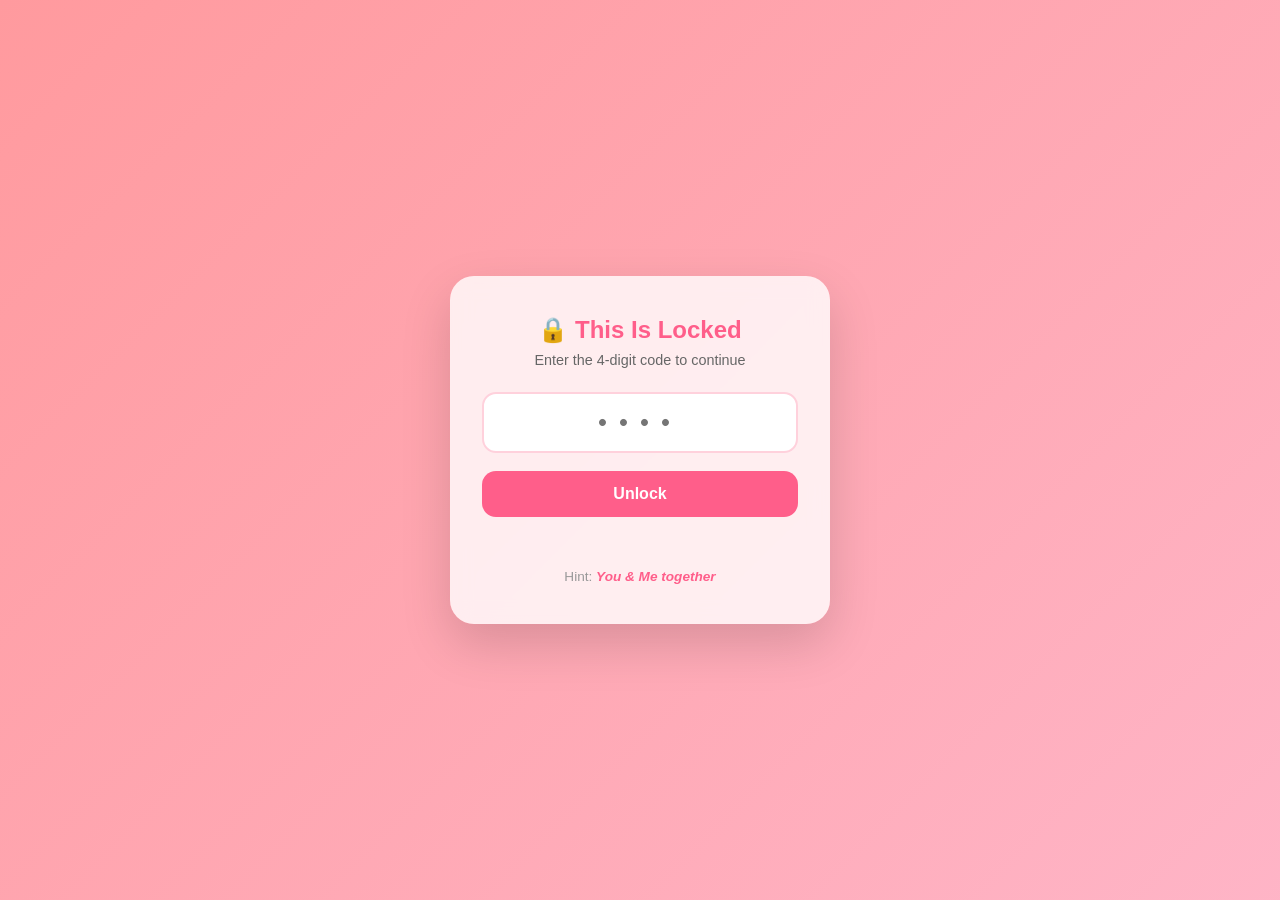
==== index.html @ 89119072 "Update config and pattern update of birthday images" ====
<!DOCTYPE html>
<html lang="en">
<head>
<meta charset="UTF-8">
<meta name="viewport" content="width=device-width, initial-scale=1.0">
<title>A Little Surprise</title>
<link rel="stylesheet" href="style.css">
</head>
<body>

  <canvas id="fireworksCanvas"></canvas>
  <canvas id="loveAnimCanvas"></canvas>

  <!-- PASSWORD GATE -->
  <div id="gate">
    <h1 id="gateTitle">🔒 This Is Locked</h1>
    <p class="sub" id="gateSubtitle">Enter the 4-digit code to continue</p>
    <input type="password" id="passwordInput" maxlength="4" inputmode="numeric" pattern="[0-9]*" placeholder="••••" autocomplete="off">
    <button id="unlockBtn">Unlock</button>
    <div id="errorMsg">Wrong code. Try again 💔</div>
    <div id="hint"><span id="hintLabel">Hint:</span> <span id="hintText">You &amp; Me together</span></div>
  </div>

  <!-- MAIN PAGE (hidden until unlocked) -->
  <div class="pageWrap" id="mainPage">
    <h1 id="bigWish">Happy Birthday 🎂</h1>
    <p id="tagline">Every second brings us closer!</p>

    <div class="timer">
      <div class="timeBlock"><div class="num" id="days">00</div><div class="label">Days</div></div>
      <div class="timeBlock"><div class="num" id="hours">00</div><div class="label">Hours</div></div>
      <div class="timeBlock"><div class="num" id="minutes">00</div><div class="label">Minutes</div></div>
      <div class="timeBlock"><div class="num" id="seconds">00</div><div class="label">Seconds</div></div>
    </div>

    <div id="celebration">
      <h2 id="celebrationTitle">🎉 Happy Birthday! 🎉</h2>
      <p id="celebrationText">The day is finally here.</p>
    </div>

    <!-- CAKE SECTION: 15 polaroid backdrop photos behind a real cake image, cracker candle on top -->
    <div id="cakeSection">
      <h3 id="cakeSectionTitle">🎂 Make a Wish</h3>

      <!-- Dudu & Bubu: dedicated space above the cake, outside the polaroid stage -->
      <div class="duduBubuWrap" aria-hidden="true">
        <img src="images/dudu-bubu.gif" alt="" class="duduBubuGif">
      </div>

      <div class="streamerRow">
        <div class="tri" style="--c:#ff5e8a"></div>
        <div class="tri" style="--c:#ffd166; animation-delay:0.3s;"></div>
        <div class="tri" style="--c:#4cc9f0; animation-delay:0.6s;"></div>
        <div class="tri" style="--c:#06d6a0; animation-delay:0.9s;"></div>
        <div class="tri" style="--c:#f72585; animation-delay:1.2s;"></div>
      </div>

      <div class="cakeStage" id="cakeStage">
        <!-- 15 backdrop polaroids get injected here by JS, scattered behind the cake -->
        <div class="photoWall" id="photoWallBackdrop" style="position:absolute; inset:0;"></div>

        <div class="cakeForeground">
          <div class="balloon b1"></div>
          <div class="balloon b2"></div>
          <div class="balloon b3"></div>
          <div class="balloon b4"></div>

          <div class="candleWrap">
            <canvas id="sparkCanvas" width="160" height="160"></canvas>
            <div class="candleStick"></div>
            <div class="flame"></div>
          </div>
          <div class="cakeNameOverlay" id="cakeNameOverlay"></div>
          <img id="cakeImg" src="" alt="Red velvet cake">
        </div>
      </div>

      <button id="revealBtn">Tap for Secret Message</button>
    </div>
  </div>

  <!-- SECRET REVEAL (shown after the button click clears the main page + plays the animation) -->
  <div class="pageWrap" id="secretReveal" style="max-width:960px;">
    <div class="secretStage" id="secretRevealStage">
      <!-- 15 faded, randomly-scattered polaroids get injected here, kept clear of the message -->
      <div class="photoWall" id="photoWallReveal" style="position:absolute; inset:0;"></div>

      <div class="secretMessageCard">
        <div id="revealMessageTitle"></div>
        <p class="highlightMessage" id="revealMessageText"></p>
      </div>
    </div>
    <button class="backLink" id="backToMainBtn">&larr; Back</button>
  </div>

<script src="config.js"></script>
<script src="photowall.js"></script>
<script>
  // Apply CONFIG text to the page
  document.getElementById('gateTitle').textContent = CONFIG.gateTitle;
  document.getElementById('gateSubtitle').textContent = CONFIG.gateSubtitle;
  document.getElementById('unlockBtn').textContent = CONFIG.unlockButtonText;
  document.getElementById('errorMsg').textContent = CONFIG.gateErrorText;
  document.getElementById('hintLabel').textContent = CONFIG.hintLabel;
  document.getElementById('hintText').textContent = CONFIG.hintText;
  document.getElementById('bigWish').textContent = CONFIG.bigWishText.replace('{name}', CONFIG.name);
  document.getElementById('tagline').textContent = CONFIG.tagline;
  document.getElementById('celebrationTitle').textContent = CONFIG.celebrationTitle;
  document.getElementById('celebrationText').textContent = CONFIG.celebrationText;
  document.getElementById('cakeSectionTitle').textContent = CONFIG.cakeSectionTitle;
  document.getElementById('revealBtn').textContent = CONFIG.revealButtonText;
  document.getElementById('revealMessageTitle').textContent = "For " + CONFIG.name;
  document.getElementById('revealMessageText').textContent = CONFIG.customMessage;
  document.getElementById('cakeImg').src = CONFIG.cakeImageUrl;
  document.getElementById('cakeImg').addEventListener('load', function(){
    if(mainPage.style.display === 'block') layoutCakeBackdrop();
  });
  const nameOverlayEl = document.getElementById('cakeNameOverlay');
  if(CONFIG.cakeNameOverlay){
    nameOverlayEl.textContent = CONFIG.cakeOverlayText;
  } else {
    nameOverlayEl.style.display = 'none';
  }

  const gate = document.getElementById('gate');
  const mainPage = document.getElementById('mainPage');
  const passwordInput = document.getElementById('passwordInput');
  const unlockBtn = document.getElementById('unlockBtn');
  const errorMsg = document.getElementById('errorMsg');

  function tryUnlock(){
    const entered = passwordInput.value.trim();
    if(entered.length === 4 && entered === CONFIG.password){
      gate.style.display = 'none';
      mainPage.style.display = 'block';
      startCountdown();
      startFireworksLoop();
      startCandleSparks();
      // wait a frame so the browser has actually settled the newly-visible
      // layout (sizes measured too early can be stale, which is how a photo
      // could end up placed as if the cake were smaller than it really is)
      requestAnimationFrame(function(){
        requestAnimationFrame(layoutCakeBackdrop);
      });
    } else {
      errorMsg.classList.add('show');
      gate.classList.remove('shake');
      void gate.offsetWidth;
      gate.classList.add('shake');
      passwordInput.value = '';
      passwordInput.focus();
    }
  }

  unlockBtn.addEventListener('click', tryUnlock);
  passwordInput.addEventListener('keydown', function(e){
    if(e.key === 'Enter'){ tryUnlock(); }
  });
  passwordInput.addEventListener('input', function(){
    passwordInput.value = passwordInput.value.replace(/[^0-9]/g, '');
    errorMsg.classList.remove('show');
  });

  function startCountdown(){
    updateCountdown();
    setInterval(updateCountdown, 1000);
  }
  function updateCountdown(){
    const now = new Date();
    const diff = CONFIG.targetDate - now;
    if(diff <= 0){
      document.querySelector('.timer').style.display = 'none';
      document.getElementById('celebration').style.display = 'block';
      return;
    }
    const days = Math.floor(diff / (1000 * 60 * 60 * 24));
    const hours = Math.floor((diff % (1000 * 60 * 60 * 24)) / (1000 * 60 * 60));
    const minutes = Math.floor((diff % (1000 * 60 * 60)) / (1000 * 60));
    const seconds = Math.floor((diff % (1000 * 60)) / 1000);
    document.getElementById('days').textContent = String(days).padStart(2,'0');
    document.getElementById('hours').textContent = String(hours).padStart(2,'0');
    document.getElementById('minutes').textContent = String(minutes).padStart(2,'0');
    document.getElementById('seconds').textContent = String(seconds).padStart(2,'0');
  }

  /* ---------------- Backdrop photo wall behind the cake ---------------- */
  // Build 15 slots (pre-loaded from CONFIG.backdropPhotos where provided), then
  // scatter them within the cake stage once it's actually visible and measurable,
  // keeping clear of the cake + candle + name banner so nothing overlaps or sits
  // behind it. Real (not hardcoded) dimensions keep this correct on any device.
  const backdropSlots = buildPhotoWall('photoWallBackdrop', 15, 'backdropPhoto', CONFIG.backdropPhotos, false);

  function layoutCakeBackdrop(){
    const stage = document.getElementById('cakeStage');
    const cakeForeground = document.querySelector('#cakeStage .cakeForeground');
    if(!stage || !cakeForeground || stage.clientWidth === 0) return; // not visible/measurable yet

    const stageRect = stage.getBoundingClientRect();
    const fgRect = cakeForeground.getBoundingClientRect();
    const topOverhang = 150; // extra room for the candle + name banner (now up to 2 lines) above the cake image

    const cakeExcludeRect = {
      x: (fgRect.left - stageRect.left) - 16,
      y: (fgRect.top - stageRect.top) - topOverhang,
      w: fgRect.width + 32,
      h: fgRect.height + topOverhang + 18
    };

    layoutGridAroundExclusion(backdropSlots, stage, cakeExcludeRect, {
      baseCardW: 150,
      minCardW: 58,
      gap: 10,
      gapFromCenter: 16,
      margin: 8
    });
  }

  /* ---------------- Secret Message Button -> clears the page, plays a sparkle/heart
     animation, then reveals the message surrounded by a faded, scattered photo wall ---------------- */
  let revealSlots = null; // built lazily on first reveal

  document.getElementById('revealBtn').addEventListener('click', function(){
    // 1) clear the current page content
    mainPage.style.display = 'none';

    // 2) sparkle + love symbols animation across the screen
    playLoveAnimation(2400, function(){
      // 3) after the animation, reveal the message + surrounding photos
      const secretReveal = document.getElementById('secretReveal');
      secretReveal.style.display = 'block';

      if(!revealSlots){
        revealSlots = buildPhotoWall('photoWallReveal', 15, 'fadedPhoto', CONFIG.revealPhotos, false);
        const messageCard = document.querySelector('#secretRevealStage .secretMessageCard');
        layoutPhotosAroundMessage(revealSlots, messageCard);
      }
    });
  });

  document.getElementById('backToMainBtn').addEventListener('click', function(){
    document.getElementById('secretReveal').style.display = 'none';
    mainPage.style.display = 'block';
  });

  window.addEventListener('resize', function(){
    if(revealSlots && document.getElementById('secretReveal').style.display === 'block'){
      const messageCard = document.querySelector('#secretRevealStage .secretMessageCard');
      layoutPhotosAroundMessage(revealSlots, messageCard);
    }
    if(mainPage.style.display === 'block'){
      layoutCakeBackdrop();
    }
  });

  function playLoveAnimation(durationMs, onDone){
    const loveCanvas = document.getElementById('loveAnimCanvas');
    const lctx = loveCanvas.getContext('2d');
    loveCanvas.width = window.innerWidth;
    loveCanvas.height = window.innerHeight;
    loveCanvas.style.display = 'block';
    loveCanvas.style.opacity = '1';

    let loveParticles = [];
    const heartChars = ['💖','💗','💓','💕','❤️'];

    function spawnHeart(){
      loveParticles.push({
        type: 'heart',
        x: Math.random() * loveCanvas.width,
        y: loveCanvas.height + 30,
        vy: -(0.6 + Math.random()*1.2),
        swaySpeed: 0.015 + Math.random()*0.02,
        swayAmp: 20 + Math.random()*30,
        swayPhase: Math.random()*Math.PI*2,
        size: 18 + Math.random()*20,
        alpha: 1,
        char: heartChars[Math.floor(Math.random()*heartChars.length)]
      });
    }
    function spawnSparkle(){
      loveParticles.push({
        type: 'sparkle',
        x: Math.random() * loveCanvas.width,
        y: Math.random() * loveCanvas.height,
        size: 2 + Math.random()*3,
        alpha: 0,
        alphaDir: 1,
        twinkleSpeed: 0.03 + Math.random()*0.05,
        color: Math.random() > 0.5 ? '#ffd166' : '#ffffff',
        life: 0,
        maxLife: 60 + Math.random()*40
      });
    }

    let spawning = true;
    const heartInterval = setInterval(spawnHeart, 110);
    const sparkleInterval = setInterval(function(){
      for(let i=0;i<4;i++) spawnSparkle();
    }, 60);

    function renderLove(){
      lctx.clearRect(0,0,loveCanvas.width, loveCanvas.height);
      loveParticles.forEach(p=>{
        if(p.type === 'heart'){
          p.y += p.vy;
          p.swayPhase += p.swaySpeed;
          p.x += Math.sin(p.swayPhase) * 0.6;
          p.alpha -= 0.004;
          lctx.globalAlpha = Math.max(p.alpha, 0);
          lctx.font = p.size + 'px sans-serif';
          lctx.fillText(p.char, p.x, p.y);
        } else {
          p.life++;
          p.alpha += p.alphaDir * p.twinkleSpeed;
          if(p.alpha >= 1){ p.alpha = 1; p.alphaDir = -1; }
          if(p.alpha <= 0){ p.alpha = 0; p.alphaDir = 1; }
          lctx.globalAlpha = Math.max(p.alpha, 0);
          lctx.fillStyle = p.color;
          lctx.beginPath();
          lctx.arc(p.x, p.y, p.size, 0, Math.PI*2);
          lctx.fill();
        }
      });
      lctx.globalAlpha = 1;
      loveParticles = loveParticles.filter(p =>
        p.type === 'heart' ? p.alpha > 0 && p.y > -40 : p.life < p.maxLife
      );

      if(spawning || loveParticles.length > 0){
        requestAnimationFrame(renderLove);
      }
    }
    renderLove();

    setTimeout(function(){
      spawning = false;
      clearInterval(heartInterval);
      clearInterval(sparkleInterval);
    }, durationMs);

    setTimeout(function(){
      loveCanvas.style.transition = 'opacity 0.6s ease';
      loveCanvas.style.opacity = '0';
      setTimeout(function(){
        loveCanvas.style.display = 'none';
        loveCanvas.style.transition = '';
        onDone();
      }, 600);
    }, durationMs + 300);
  }

  /* ---------------- Firecracker / Fireworks Animation (continuous, full screen) ---------------- */
  const canvas = document.getElementById('fireworksCanvas');
  const ctx = canvas.getContext('2d');
  let fwParticles = [];
  let fwRunning = false;

  function resizeCanvas(){
    canvas.width = window.innerWidth;
    canvas.height = window.innerHeight;
  }
  window.addEventListener('resize', resizeCanvas);
  resizeCanvas();

  function randomColor(){
    const colors = ['#ff5e8a','#ffd166','#06d6a0','#4cc9f0','#f72585','#ffffff','#ffbe0b'];
    return colors[Math.floor(Math.random()*colors.length)];
  }
  function spawnBurst(x, y){
    const count = 40;
    const color = randomColor();
    for(let i=0;i<count;i++){
      const angle = (Math.PI * 2 * i) / count;
      const speed = 2 + Math.random()*3;
      fwParticles.push({
        x: x, y: y,
        vx: Math.cos(angle)*speed,
        vy: Math.sin(angle)*speed,
        alpha: 1,
        color: color,
        size: 2 + Math.random()*2
      });
    }
  }
  function fwRenderLoop(){
    ctx.clearRect(0,0,canvas.width,canvas.height);
    fwParticles.forEach(p=>{
      p.x += p.vx; p.y += p.vy; p.vy += 0.04; p.alpha -= 0.012;
    });
    fwParticles = fwParticles.filter(p => p.alpha > 0);
    fwParticles.forEach(p=>{
      ctx.globalAlpha = Math.max(p.alpha, 0);
      ctx.fillStyle = p.color;
      ctx.beginPath();
      ctx.arc(p.x, p.y, p.size, 0, Math.PI*2);
      ctx.fill();
    });
    ctx.globalAlpha = 1;
    requestAnimationFrame(fwRenderLoop);
  }
  fwRenderLoop();

  function startFireworksLoop(){
    if(fwRunning) return;
    fwRunning = true;
    function scheduleNextRound(){
      const burstsThisRound = 4 + Math.floor(Math.random()*3);
      let done = 0;
      const roundInterval = setInterval(function(){
        const x = Math.random() * canvas.width * 0.8 + canvas.width * 0.1;
        const y = Math.random() * canvas.height * 0.4 + canvas.height * 0.1;
        spawnBurst(x, y);
        done++;
        if(done >= burstsThisRound){
          clearInterval(roundInterval);
          setTimeout(scheduleNextRound, 3000 + Math.random()*2000);
        }
      }, 350);
    }
    scheduleNextRound();
  }

  /* ---------------- Candle "Cracker" Sparkler (loops continuously) ---------------- */
  const sparkCanvas = document.getElementById('sparkCanvas');
  const sctx = sparkCanvas.getContext('2d');
  let sparkParticles = [];
  const tipX = sparkCanvas.width / 2;
  const tipY = sparkCanvas.height - 88; // roughly at the candle/flame tip
  let sparkStarted = false;

  function spawnSpark(){
    const angle = Math.random() * Math.PI * 2;
    const speed = 0.5 + Math.random() * 1.5;
    sparkParticles.push({
      x: tipX, y: tipY,
      vx: Math.cos(angle) * speed,
      vy: Math.sin(angle) * speed - 0.5,
      alpha: 1,
      size: 1 + Math.random() * 1.5,
      color: Math.random() > 0.5 ? '#ffd166' : '#ffffff'
    });
  }
  function sparkRenderLoop(){
    sctx.clearRect(0,0,sparkCanvas.width, sparkCanvas.height);
    sparkParticles.forEach(p=>{
      p.x += p.vx; p.y += p.vy; p.vy += 0.02; p.alpha -= 0.02;
    });
    sparkParticles = sparkParticles.filter(p => p.alpha > 0);
    sparkParticles.forEach(p=>{
      sctx.globalAlpha = Math.max(p.alpha,0);
      sctx.fillStyle = p.color;
      sctx.beginPath();
      sctx.arc(p.x, p.y, p.size, 0, Math.PI*2);
      sctx.fill();
    });
    sctx.globalAlpha = 1;
    requestAnimationFrame(sparkRenderLoop);
  }
  sparkRenderLoop();

  function startCandleSparks(){
    if(sparkStarted) return;
    sparkStarted = true;
    setInterval(function(){
      for(let i=0;i<3;i++) spawnSpark();
    }, 90);
  }
</script>

</body>
</html>
---- style.css ----
:root{
  --bg1:#ff9a9e;
  --bg2:#fecfef;
  --bg3:#fbc2eb;
  --accent:#ff5e8a;
  --dark:#3b2c3d;
  --card:#ffffffcc;
}
*{box-sizing:border-box; margin:0; padding:0;}
html,body{height:100%;}
body{
  font-family:'Segoe UI', Tahoma, Geneva, Verdana, sans-serif;
  min-height:100vh;
  display:flex;
  align-items:center;
  justify-content:center;
  background:linear-gradient(135deg, var(--bg1), var(--bg2), var(--bg3));
  background-size:400% 400%;
  animation:gradientShift 12s ease infinite;
  color:var(--dark);
  padding:20px;
  overflow-x:hidden;
}
@keyframes gradientShift{
  0%{background-position:0% 50%;}
  50%{background-position:100% 50%;}
  100%{background-position:0% 50%;}
}
@keyframes popIn{
  from{opacity:0; transform:scale(0.9) translateY(10px);}
  to{opacity:1; transform:scale(1) translateY(0);}
}

/* ---------- Password Gate ---------- */
#gate{
  background:var(--card);
  backdrop-filter:blur(10px);
  border-radius:24px;
  padding:40px 32px;
  max-width:380px;
  width:100%;
  text-align:center;
  box-shadow:0 20px 50px rgba(0,0,0,0.15);
  animation:popIn 0.5s ease;
}
#gate h1{
  font-size:1.5rem;
  margin-bottom:8px;
  color:var(--accent);
}
#gate p.sub{
  font-size:0.9rem;
  color:#666;
  margin-bottom:24px;
}
#passwordInput{
  width:100%;
  font-size:1.6rem;
  letter-spacing:12px;
  text-align:center;
  padding:14px 10px;
  border-radius:14px;
  border:2px solid #ffd1dc;
  outline:none;
  background:#fff;
  color:var(--dark);
  transition:border-color 0.2s;
}
#passwordInput:focus{
  border-color:var(--accent);
}
#unlockBtn{
  margin-top:18px;
  width:100%;
  padding:14px;
  font-size:1rem;
  font-weight:600;
  border:none;
  border-radius:14px;
  background:var(--accent);
  color:#fff;
  cursor:pointer;
  transition:transform 0.15s, background 0.2s;
}
#unlockBtn:hover{
  background:#ff3f74;
  transform:translateY(-2px);
}
#unlockBtn:active{
  transform:translateY(0);
}
#hint{
  margin-top:18px;
  font-size:0.85rem;
  color:#999;
}
#hint span#hintText{
  font-style:italic;
  color:var(--accent);
  font-weight:600;
}
#errorMsg{
  margin-top:14px;
  color:#e63950;
  font-size:0.9rem;
  font-weight:600;
  min-height:20px;
  opacity:0;
  transition:opacity 0.2s;
}
#errorMsg.show{
  opacity:1;
}
.shake{
  animation:shake 0.4s;
}
@keyframes shake{
  0%,100%{transform:translateX(0);}
  20%{transform:translateX(-8px);}
  40%{transform:translateX(8px);}
  60%{transform:translateX(-6px);}
  80%{transform:translateX(6px);}
}

/* ---------- Fireworks Canvas ---------- */
#fireworksCanvas{
  position:fixed;
  top:0; left:0;
  width:100vw;
  height:100vh;
  pointer-events:none;
  z-index:999;
}
#loveAnimCanvas{
  position:fixed;
  top:0; left:0;
  width:100vw;
  height:100vh;
  pointer-events:none;
  z-index:1000;
  display:none;
}

/* ---------- Page Wrapper ---------- */
.pageWrap{
  display:none;
  text-align:center;
  max-width:900px;
  width:100%;
  position:relative;
  z-index:1;
}
#bigWish{
  font-size:2.6rem;
  font-weight:800;
  color:#fff;
  text-shadow:0 3px 14px rgba(0,0,0,0.25);
  margin-bottom:6px;
  line-height:1.15;
  animation:popIn 0.6s ease;
}
#tagline{
  color:#fff;
  opacity:0.9;
  margin-bottom:26px;
  font-size:1rem;
}
.timer{
  display:flex;
  justify-content:center;
  gap:14px;
  flex-wrap:wrap;
  margin-bottom:40px;
}
.timeBlock{
  background:var(--card);
  backdrop-filter:blur(10px);
  border-radius:18px;
  padding:20px 18px;
  min-width:90px;
  box-shadow:0 15px 35px rgba(0,0,0,0.15);
}
.timeBlock .num{
  font-size:2.4rem;
  font-weight:700;
  color:var(--accent);
  line-height:1;
}
.timeBlock .label{
  margin-top:6px;
  font-size:0.75rem;
  letter-spacing:1px;
  text-transform:uppercase;
  color:#777;
}
#celebration{
  display:none;
  background:var(--card);
  border-radius:24px;
  padding:40px;
  box-shadow:0 20px 50px rgba(0,0,0,0.15);
  margin-bottom:40px;
}
#celebration h2{
  font-size:2rem;
  color:var(--accent);
  margin-bottom:10px;
}
#celebration p{
  color:#555;
}

/* ---------- Polaroid Photo Wall (shared across both pages) ---------- */
.photoWallWrap{
  background:var(--card);
  backdrop-filter:blur(6px);
  border-radius:24px;
  padding:30px 20px;
  box-shadow:0 15px 35px rgba(0,0,0,0.12);
  margin-bottom:40px;
}
.photoWallWrap h3{
  color:var(--accent);
  margin-bottom:6px;
  font-size:1.2rem;
}
.photoWallWrap p.hintText{
  color:#888;
  font-size:0.85rem;
  margin-bottom:20px;
}
.photoWall{
  display:flex;
  flex-wrap:wrap;
  gap:22px;
  justify-content:center;
}
.polaroid{
  background:#fff;
  padding:12px 12px 34px 12px;
  width:140px;
  box-shadow:0 8px 18px rgba(0,0,0,0.2);
  cursor:pointer;
  position:relative;
  transition:transform 0.2s, box-shadow 0.2s;
}
.polaroid:hover{
  transform:scale(1.06) rotate(0deg) !important;
  z-index:5;
}
.polaroid.dragOver{
  box-shadow:0 0 0 3px var(--accent), 0 8px 18px rgba(0,0,0,0.2);
  transform:scale(1.06) rotate(0deg) !important;
}
.polaroid .frame{
  width:100%;
  height:130px;
  background:#f2e9e4 url('data:image/svg+xml;utf8,<svg xmlns="http://www.w3.org/2000/svg" width="24" height="24"><text x="4" y="18" font-size="16" fill="%23cbbdb8">%2B</text></svg>') no-repeat center;
  background-size:26px 26px;
  display:flex;
  align-items:center;
  justify-content:center;
  overflow:hidden;
}
.polaroid img{
  width:100%;
  height:100%;
  object-fit:cover;
  display:block;
}
.polaroid .capLabel{
  text-align:center;
  font-size:0.7rem;
  color:#999;
  margin-top:8px;
  font-family:'Segoe UI', cursive;
}
.polaroid input[type="file"]{
  display:none;
}

/* ---------- Cake Section: photo-collage backdrop + real cake image in foreground ---------- */
#cakeSection{
  background:var(--card);
  backdrop-filter:blur(6px);
  border-radius:24px;
  padding:20px 20px 34px;
  box-shadow:0 15px 35px rgba(0,0,0,0.12);
  margin-bottom:40px;
  position:relative;
  overflow:hidden;
}
#cakeSection h3{
  color:var(--accent);
  margin-bottom:16px;
  font-size:1.2rem;
}
.streamerRow{
  display:flex;
  justify-content:center;
  gap:6px;
  margin-bottom:10px;
}
.streamerRow .tri{
  width:0; height:0;
  border-left:9px solid transparent;
  border-right:9px solid transparent;
  border-top:22px solid var(--c);
  animation:sway 2.2s ease-in-out infinite;
  transform-origin:top center;
}
@keyframes sway{
  0%,100%{transform:rotate(-6deg);}
  50%{transform:rotate(6deg);}
}

.cakeStage{
  position:relative;
  width:100%;
  max-width:1100px;
  height:min(96vh, 900px);
  margin:10px auto 20px;
}
/* backdrop polaroid collage sits behind the cake — width/frame-height are
   set inline by layoutGridAroundExclusion() since the size adapts per
   device. Padding is trimmed from the base .polaroid's caption-sized strip
   since these have no label text; the layout math accounts for this exact
   padding, so keep the two in sync if either changes. */
.cakeStage .polaroid.backdropPhoto{
  position:absolute;
  z-index:1;
  padding:8px 8px 16px 8px;
}
.cakeStage .polaroid.backdropPhoto .capLabel,
.secretStage .polaroid.fadedPhoto .capLabel{
  min-height:0;
  margin-top:0;
  line-height:0;
}

.balloon{
  position:absolute;
  width:46px;
  height:58px;
  border-radius:50% 50% 50% 50% / 60% 60% 40% 40%;
  animation:floatY 3.2s ease-in-out infinite;
  box-shadow:inset -6px -6px 10px rgba(0,0,0,0.15);
  z-index:2;
}
.balloon::after{
  content:"";
  position:absolute;
  bottom:-40px;
  left:50%;
  width:1px;
  height:40px;
  background:#ccc;
}
@keyframes floatY{
  0%,100%{transform:translateY(0) rotate(-3deg);}
  50%{transform:translateY(-14px) rotate(3deg);}
}
.b1{ background:#ff5e8a; top:-6px; left:-12px; animation-delay:0s; }
.b2{ background:#4cc9f0; top:-16px; right:-12px; animation-delay:0.6s; }
.b3{ background:#ffd166; top:20px; left:4px; animation-delay:1.1s; width:32px; height:42px;}
.b4{ background:#06d6a0; top:10px; right:4px; animation-delay:1.6s; width:32px; height:42px;}

/* real cake photo, centered in the foreground on top of the collage */
.cakeForeground{
  position:absolute;
  bottom:20px;
  left:50%;
  transform:translateX(-50%);
  width:min(46vw, 380px);
  min-width:220px;
  z-index:10;
  text-align:center;
}
.cakeForeground img{
  width:100%;
  height:auto;
  aspect-ratio:720/735;
  object-fit:cover;
  border-radius:16px;
  box-shadow:0 20px 40px rgba(0,0,0,0.35);
  display:block;
}
.candleWrap{
  position:absolute;
  top:-34px;
  left:50%;
  transform:translateX(-50%);
  width:160px;
  height:160px;
  pointer-events:none;
}
.candleStick{
  position:absolute;
  bottom:44px;
  left:50%;
  transform:translateX(-50%);
  width:10px;
  height:30px;
  background:repeating-linear-gradient(45deg, #ffe066, #ffe066 4px, #fff 4px, #fff 8px);
  border-radius:2px;
  z-index:2;
}
.flame{
  position:absolute;
  width:11px;
  height:18px;
  left:50%;
  bottom:72px;
  transform:translateX(-50%);
  background:radial-gradient(circle at 50% 70%, #fff59d 0%, #ffb300 45%, #ff5722 100%);
  border-radius:50% 50% 50% 50% / 65% 65% 35% 35%;
  animation:flicker 0.18s infinite alternate;
  transform-origin:bottom center;
  filter:drop-shadow(0 0 6px #ffb300);
  z-index:3;
}
@keyframes flicker{
  0%{ transform:translateX(-50%) scale(1) rotate(-2deg); }
  100%{ transform:translateX(-50%) scale(1.15,0.9) rotate(3deg); }
}
#sparkCanvas{
  position:absolute;
  top:0;
  left:0;
  width:160px;
  height:160px;
  pointer-events:none;
  z-index:4;
}

#revealBtn{
  display:block;
  margin:14px auto 0;
  padding:14px 26px;
  font-size:1rem;
  font-weight:600;
  border:none;
  border-radius:14px;
  background:var(--accent);
  color:#fff;
  cursor:pointer;
  transition:transform 0.15s, background 0.2s;
}
#revealBtn:hover{
  background:#ff3f74;
  transform:translateY(-2px);
}

/* ---------- Secret page message box ---------- */
#messageBox{
  margin:0 auto 40px;
  max-width:560px;
  background:var(--card);
  backdrop-filter:blur(6px);
  border-radius:24px;
  padding:34px 30px;
  box-shadow:0 15px 35px rgba(0,0,0,0.12);
  color:var(--dark);
  font-size:1.1rem;
  line-height:1.6;
  animation:popIn 0.5s ease;
}
#messageTitle{
  color:var(--accent);
  font-size:1.6rem;
  margin-bottom:16px;
}
.backLink{
  display:inline-block;
  margin-top:20px;
  color:#fff;
  text-decoration:underline;
  font-size:0.9rem;
  opacity:0.9;
  background:none;
  border:none;
  cursor:pointer;
  font-family:inherit;
}
.backLink:hover{
  opacity:1;
}
#backToMainBtn{
  position:fixed;
  top:16px;
  left:16px;
  z-index:1002;
  margin-top:0;
  background:rgba(0,0,0,0.35);
  padding:8px 14px;
  border-radius:999px;
  text-decoration:none;
}


/* ---------- Name overlay on the cake topper ---------- */
.cakeNameOverlay{
  position:absolute;
  top:-58px;
  left:50%;
  transform:translateX(-50%);
  z-index:11;
  padding:8px 20px;
  border-radius:18px;
  background:linear-gradient(135deg, #ffd166, #ff5e8a);
  color:#fff;
  font-weight:800;
  font-size:clamp(0.85rem, 4vw, 1.15rem);
  letter-spacing:0.5px;
  white-space:normal;
  max-width:min(88vw, 320px);
  text-align:center;
  line-height:1.25;
  box-shadow:0 8px 20px rgba(0,0,0,0.25);
  text-shadow:0 1px 3px rgba(0,0,0,0.25);
  animation:popIn 0.6s ease, glowPulse 2.4s ease-in-out infinite;
}
@keyframes glowPulse{
  0%,100%{ box-shadow:0 8px 20px rgba(255,94,138,0.35); }
  50%{ box-shadow:0 8px 30px rgba(255,209,102,0.55); }
}

/* ---------- Secret page: scattered faded backdrop + highlighted message ---------- */
.secretStage{
  position:relative;
  width:100%;
}
/* fixed = positioned relative to the actual device viewport, not any
   container box — this is what guarantees photos never run off-screen
   or get clipped by a parent, on any device size */
.secretStage .polaroid.fadedPhoto{
  position:fixed;
  z-index:500;
  opacity:0.35;
  filter:saturate(0.85);
  transition:opacity 0.2s;
  padding:8px 8px 16px 8px;
}
.secretStage .polaroid.fadedPhoto:hover{
  opacity:0.9;
}
.secretMessageCard{
  position:fixed;
  top:50%;
  left:50%;
  transform:translate(-50%, -50%);
  z-index:1001;
  width:min(78vw, 440px);
  background:rgba(255,255,255,0.95);
  backdrop-filter:blur(8px);
  border-radius:24px;
  padding:clamp(20px, 5vw, 36px) clamp(18px, 5vw, 32px);
  box-shadow:0 20px 50px rgba(0,0,0,0.3);
  text-align:center;
  animation:popInCentered 0.5s ease;
}
@keyframes popInCentered{
  from{ opacity:0; transform:translate(-50%, -50%) scale(0.9); }
  to{ opacity:1; transform:translate(-50%, -50%) scale(1); }
}
#messageTitle{
  color:var(--accent);
  font-size:1.6rem;
  margin-bottom:18px;
}
.highlightMessage{
  font-size:1.25rem;
  font-weight:700;
  line-height:1.6;
  background:linear-gradient(90deg, #ff5e8a, #ffb347, #ff5e8a);
  background-size:200% auto;
  -webkit-background-clip:text;
  background-clip:text;
  color:transparent;
  animation:shine 3.5s linear infinite;
  text-shadow:0 0 18px rgba(255,94,138,0.25);
}
@keyframes shine{
  0%{ background-position:0% center; }
  100%{ background-position:200% center; }
}

/* ================================================================
   RESPONSIVE PHOTO-WALL FIX
   - gives the birthday page a wider stage on desktop
   - keeps all 15 polaroids visible and readable on tablets/phones
   - removes the secret-page photo fading
   - prevents photos from becoming tiny on narrow screens
   ================================================================ */

/* The birthday collage needs more horizontal room than the old 900px wrapper. */
#mainPage.pageWrap{
  max-width:1200px;
}

#cakeSection{
  overflow:visible;
}

.cakeStage{
  width:100%;
  max-width:1200px;
  min-height:680px;
  height:min(92vh, 900px);
}

/* Backdrop polaroids: keep them visually substantial. The JS sets the
   exact width/height/position for the current viewport. */
.cakeStage .polaroid.backdropPhoto{
  box-shadow:0 10px 22px rgba(0,0,0,0.22);
}

/* Secret page: photos must be fully visible, never faded. */
.secretStage .polaroid.fadedPhoto{
  opacity:1 !important;
  filter:none !important;
  transition:none !important;
  -webkit-filter:none !important;
}

.secretStage .polaroid.fadedPhoto:hover{
  opacity:1 !important;
}

/* Make the secret-page photos touch-friendly and readable. */
.secretStage .polaroid{
  cursor:pointer;
  touch-action:manipulation;
}

/* Tablet */
@media (max-width:1100px){
  body{padding:14px;}

  #mainPage.pageWrap{
    max-width:100%;
  }

  .cakeStage{
    min-height:620px;
    height:min(90vh, 820px);
  }

  .cakeForeground{
    width:min(42vw, 360px);
  }
}

/* Phone: use the available width rather than shrinking every photo into
   tiny thumbnails. The JS layout will arrange the 15 cards around the cake. */
@media (max-width:700px){
  body{
    padding:8px;
    align-items:flex-start;
  }

  .pageWrap{
    width:100%;
  }

  #mainPage.pageWrap{
    width:100%;
    max-width:100%;
  }

  #cakeSection{
    padding:14px 8px 26px;
    border-radius:20px;
  }

  .cakeStage{
    width:100%;
    min-height:760px;
    height:760px;
    margin-top:8px;
  }

  .cakeForeground{
    width:min(58vw, 300px);
    min-width:190px;
    bottom:18px;
  }

  .cakeNameOverlay{
    max-width:88vw;
    font-size:clamp(.78rem,4vw,1rem);
  }

  .balloon{
    transform-origin:center bottom;
  }

  #revealBtn{
    margin-top:8px;
    padding:12px 20px;
  }

  /* Secret message card remains centered and leaves room for photos. */
  .secretMessageCard{
    width:min(82vw,420px);
    padding:22px 18px;
  }

  .highlightMessage{
    font-size:clamp(1rem,4.2vw,1.2rem);
    line-height:1.5;
  }
}

/* Very small phones */
@media (max-width:430px){
  .cakeStage{
    min-height:700px;
    height:700px;
  }

  .cakeForeground{
    width:min(56vw,260px);
    min-width:175px;
  }

  .cakeNameOverlay{
    padding:7px 12px;
    border-radius:14px;
  }

  .secretMessageCard{
    width:84vw;
    padding:18px 14px;
  }
}


/* ================================================================
   DUDU & BUBU GIF
   Dedicated block above the cake stage.
   It is intentionally OUTSIDE #cakeStage so it can never collide
   with the cake or any of the 15 polaroids.
   ================================================================ */

.duduBubuWrap{
  width:100%;
  display:flex;
  justify-content:center;
  align-items:center;
  position:relative;
  z-index:5;
  min-height:clamp(86px, 11vw, 150px);
  margin:2px 0 6px;
  pointer-events:none;
}

.duduBubuGif{
  display:block;
  width:clamp(82px, 11vw, 150px);
  height:auto;
  max-width:150px;
  object-fit:contain;
  border:0;
  box-shadow:none;
  pointer-events:none;
}

@media (max-width:700px){
  .duduBubuWrap{
    min-height:82px;
    margin:0 0 4px;
  }

  .duduBubuGif{
    width:88px;
    max-width:88px;
  }
}
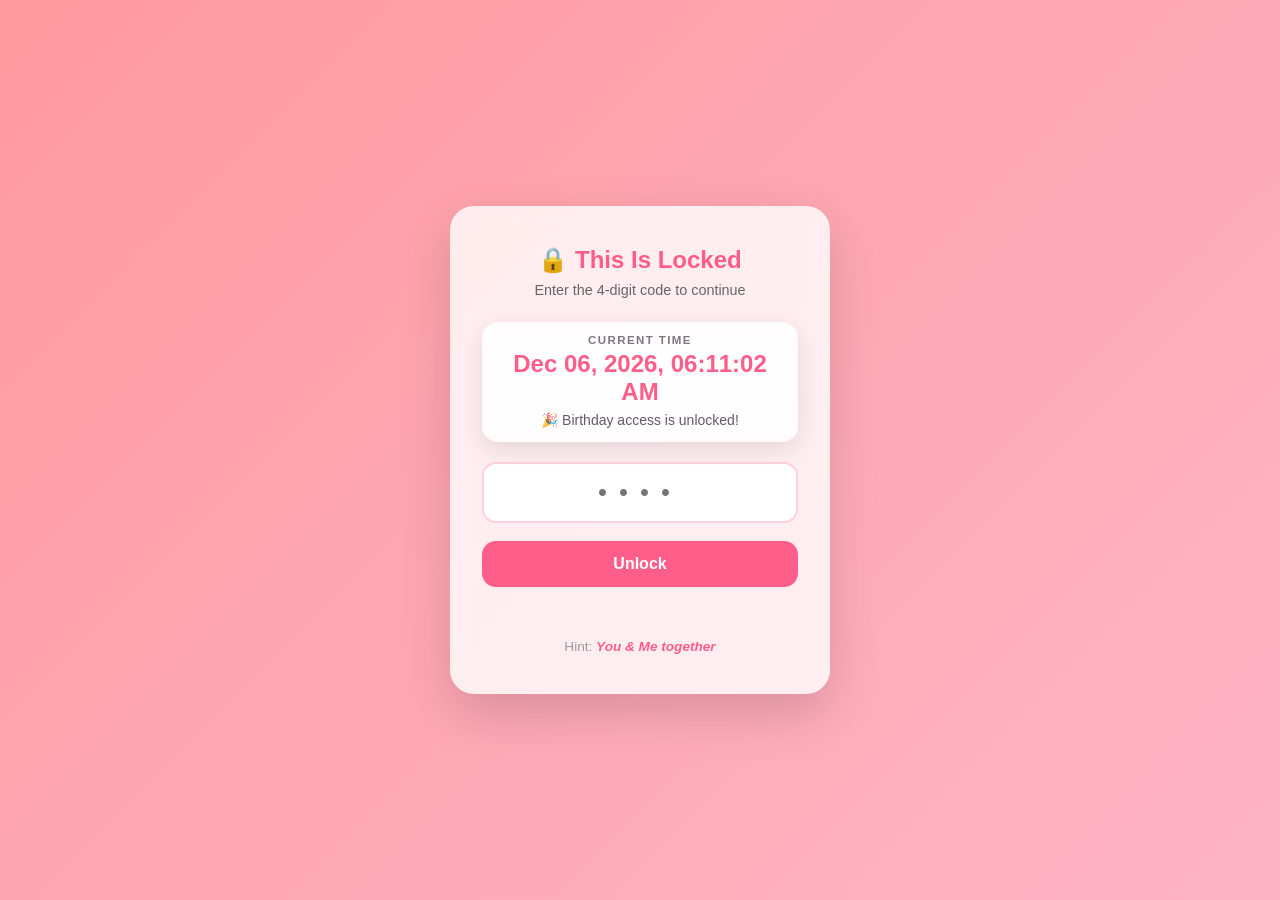
==== commit cbe2cf5a: "Updated clock and owner pwd settings" ====
--- a/index.html
+++ b/index.html
@@ -5,6 +5,39 @@
 <meta name="viewport" content="width=device-width, initial-scale=1.0">
 <title>A Little Surprise</title>
 <link rel="stylesheet" href="style.css">
+<style id="lockClockStyles">
+  #lockClock{
+    margin:16px auto 20px;
+    padding:12px 16px;
+    width:min(100%, 330px);
+    border-radius:16px;
+    background:rgba(255,255,255,.62);
+    backdrop-filter:blur(8px);
+    -webkit-backdrop-filter:blur(8px);
+    box-shadow:0 8px 24px rgba(0,0,0,.10);
+    text-align:center;
+  }
+  #lockClock .clockLabel{
+    font-size:.72rem;
+    font-weight:700;
+    letter-spacing:1.4px;
+    text-transform:uppercase;
+    opacity:.65;
+  }
+  #currentDateTime{
+    margin-top:4px;
+    font-size:clamp(17px,4.5vw,24px);
+    font-weight:800;
+    color:var(--accent,#ff5e8a);
+  }
+  #unlockCountdown{
+    margin-top:5px;
+    font-size:clamp(11px,2.8vw,14px);
+    line-height:1.35;
+    opacity:.78;
+  }
+</style>
+
 </head>
 <body>
 
@@ -15,6 +48,13 @@
   <div id="gate">
     <h1 id="gateTitle">🔒 This Is Locked</h1>
     <p class="sub" id="gateSubtitle">Enter the 4-digit code to continue</p>
+
+    <div id="lockClock" aria-live="polite">
+      <div class="clockLabel">Current Time</div>
+      <div id="currentDateTime">Loading...</div>
+      <div id="unlockCountdown">Birthday unlocks August 12, 2026 at 12:00 AM</div>
+    </div>
+
     <input type="password" id="passwordInput" maxlength="4" inputmode="numeric" pattern="[0-9]*" placeholder="••••" autocomplete="off">
     <button id="unlockBtn">Unlock</button>
     <div id="errorMsg">Wrong code. Try again 💔</div>
@@ -41,11 +81,7 @@
     <!-- CAKE SECTION: 15 polaroid backdrop photos behind a real cake image, cracker candle on top -->
     <div id="cakeSection">
       <h3 id="cakeSectionTitle">🎂 Make a Wish</h3>
-
-      <!-- Dudu & Bubu: dedicated space above the cake, outside the polaroid stage -->
-      <div class="duduBubuWrap" aria-hidden="true">
-        <img src="images/dudu-bubu.gif" alt="" class="duduBubuGif">
-      </div>
+      <p class="hintText" id="photoWallHint" style="margin-bottom:16px;">Click or drag a photo onto any backdrop frame to upload (up to 15)</p>
 
       <div class="streamerRow">
         <div class="tri" style="--c:#ff5e8a"></div>
@@ -108,6 +144,7 @@
   document.getElementById('celebrationTitle').textContent = CONFIG.celebrationTitle;
   document.getElementById('celebrationText').textContent = CONFIG.celebrationText;
   document.getElementById('cakeSectionTitle').textContent = CONFIG.cakeSectionTitle;
+  document.getElementById('photoWallHint').textContent = CONFIG.photoWallHint;
   document.getElementById('revealBtn').textContent = CONFIG.revealButtonText;
   document.getElementById('revealMessageTitle').textContent = "For " + CONFIG.name;
   document.getElementById('revealMessageText').textContent = CONFIG.customMessage;
@@ -128,9 +165,64 @@
   const unlockBtn = document.getElementById('unlockBtn');
   const errorMsg = document.getElementById('errorMsg');
 
+  function updateLockClock(){
+    const clockEl = document.getElementById('currentDateTime');
+    const countdownEl = document.getElementById('unlockCountdown');
+    if(!clockEl) return;
+
+    const now = new Date();
+
+    clockEl.textContent = now.toLocaleString(undefined, {
+      day: '2-digit',
+      month: 'short',
+      year: 'numeric',
+      hour: '2-digit',
+      minute: '2-digit',
+      second: '2-digit',
+      hour12: true
+    });
+
+    const unlockDate = new Date(CONFIG.targetDate);
+    const diff = unlockDate.getTime() - now.getTime();
+
+    if(countdownEl){
+      if(diff <= 0){
+        countdownEl.textContent = '🎉 Birthday access is unlocked!';
+      }else{
+        const days = Math.floor(diff / 86400000);
+        const hours = Math.floor((diff % 86400000) / 3600000);
+        const minutes = Math.floor((diff % 3600000) / 60000);
+        const seconds = Math.floor((diff % 60000) / 1000);
+
+        countdownEl.textContent =
+          'Public unlock in ' +
+          days + 'd ' +
+          String(hours).padStart(2,'0') + 'h ' +
+          String(minutes).padStart(2,'0') + 'm ' +
+          String(seconds).padStart(2,'0') + 's';
+      }
+    }
+  }
+
+  updateLockClock();
+  setInterval(updateLockClock, 1000);
+
   function tryUnlock(){
     const entered = passwordInput.value.trim();
-    if(entered.length === 4 && entered === CONFIG.password){
+    const now = new Date();
+    const birthdayStart = new Date(CONFIG.targetDate);
+
+    // Owner password (1000) works before and after the birthday.
+    const isOwner = entered === CONFIG.ownerPassword;
+
+    // Public password (1215) works only from Aug 12, 2026 00:00 onward.
+    const publicAccessAllowed =
+      now.getTime() >= birthdayStart.getTime();
+
+    const isPublicUser =
+      entered === CONFIG.password && publicAccessAllowed;
+
+    if(entered.length === 4 && (isOwner || isPublicUser)){
       gate.style.display = 'none';
       mainPage.style.display = 'block';
       startCountdown();
@@ -143,6 +235,12 @@
         requestAnimationFrame(layoutCakeBackdrop);
       });
     } else {
+      if(entered === CONFIG.password && now.getTime() < birthdayStart.getTime()){
+        errorMsg.textContent = 'Public access opens on August 12, 2026 at 12:00 AM 💕';
+      }else{
+        errorMsg.textContent = CONFIG.gateErrorText;
+      }
+
       errorMsg.classList.add('show');
       gate.classList.remove('shake');
       void gate.offsetWidth;
--- a/style.css
+++ b/style.css
@@ -569,16 +569,25 @@
   margin-bottom:18px;
 }
 .highlightMessage{
-  font-size:1.25rem;
+  font-size:clamp(11px, 1.15vw, 15px);
   font-weight:700;
-  line-height:1.6;
-  background:linear-gradient(90deg, #ff5e8a, #ffb347, #ff5e8a);
-  background-size:200% auto;
-  -webkit-background-clip:text;
-  background-clip:text;
-  color:transparent;
-  animation:shine 3.5s linear infinite;
-  text-shadow:0 0 18px rgba(255,94,138,0.25);
+  line-height:1.4;
+  overflow-wrap:break-word;
+  white-space:pre-wrap;
+
+  /* Emoji-capable font fallbacks */
+  font-family:
+    'Segoe UI',
+    'Apple Color Emoji',
+    'Segoe UI Emoji',
+    'Noto Color Emoji',
+    'Noto Emoji',
+    sans-serif;
+
+  /* Keep the message readable and allow emojis to render normally. */
+  color:var(--accent);
+
+  text-shadow:0 0 8px rgba(255,94,138,0.20);
 }
 @keyframes shine{
   0%{ background-position:0% center; }
@@ -707,8 +716,10 @@
   }
 
   .highlightMessage{
-    font-size:clamp(1rem,4.2vw,1.2rem);
-    line-height:1.5;
+    font-size:clamp(11px, 3.2vw, 14px);
+    line-height:1.4;
+    overflow-wrap:break-word;
+    white-space:pre-wrap;
   }
 }
 
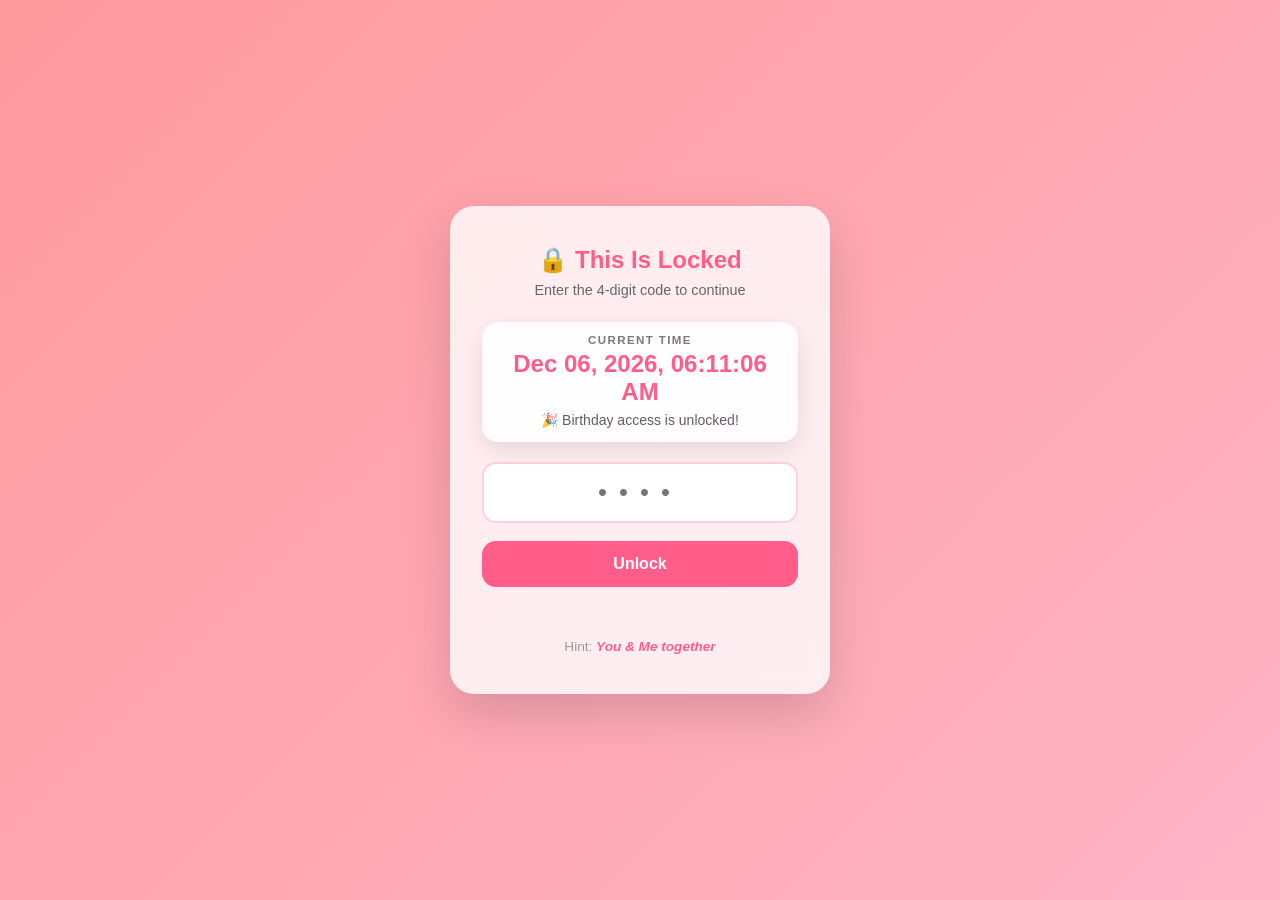
==== commit 3abf389a: "Updated clock and owner pwd settings" ====
--- a/index.html
+++ b/index.html
@@ -43,6 +43,8 @@
 
   <canvas id="fireworksCanvas"></canvas>
   <canvas id="loveAnimCanvas"></canvas>
+  <audio id="birthdayMusic" preload="auto" loop></audio>
+
 
   <!-- PASSWORD GATE -->
   <div id="gate">
@@ -132,6 +134,32 @@
 <script src="config.js"></script>
 <script src="photowall.js"></script>
 <script>
+  // Birthday music
+  const birthdayMusic = document.getElementById('birthdayMusic');
+  if(birthdayMusic && CONFIG.birthdayMusic){
+    birthdayMusic.src = CONFIG.birthdayMusic;
+    birthdayMusic.preload = 'auto';
+    birthdayMusic.loop = true;
+    birthdayMusic.volume = 0.70;
+    birthdayMusic.load();
+  }
+
+  function startBirthdayMusic(){
+    if(!birthdayMusic || !CONFIG.birthdayMusic) return;
+
+    // The unlock button/Enter key is a user gesture, so the browser
+    // is allowed to start audio here.
+    birthdayMusic.volume = 0.70;
+
+    const playPromise = birthdayMusic.play();
+
+    if(playPromise && typeof playPromise.catch === 'function'){
+      playPromise.catch(function(error){
+        console.warn('Birthday music could not start:', error);
+      });
+    }
+  }
+
   // Apply CONFIG text to the page
   document.getElementById('gateTitle').textContent = CONFIG.gateTitle;
   document.getElementById('gateSubtitle').textContent = CONFIG.gateSubtitle;
@@ -223,6 +251,9 @@
       entered === CONFIG.password && publicAccessAllowed;
 
     if(entered.length === 4 && (isOwner || isPublicUser)){
+      // Start music while still inside the user's unlock click/keypress gesture.
+      startBirthdayMusic();
+
       gate.style.display = 'none';
       mainPage.style.display = 'block';
       startCountdown();
@@ -236,7 +267,7 @@
       });
     } else {
       if(entered === CONFIG.password && now.getTime() < birthdayStart.getTime()){
-        errorMsg.textContent = 'Public access opens on August 12, 2026 at 12:00 AM 💕';
+        errorMsg.textContent = 'wait cheyyu bujjamma ❤️';
       }else{
         errorMsg.textContent = CONFIG.gateErrorText;
       }
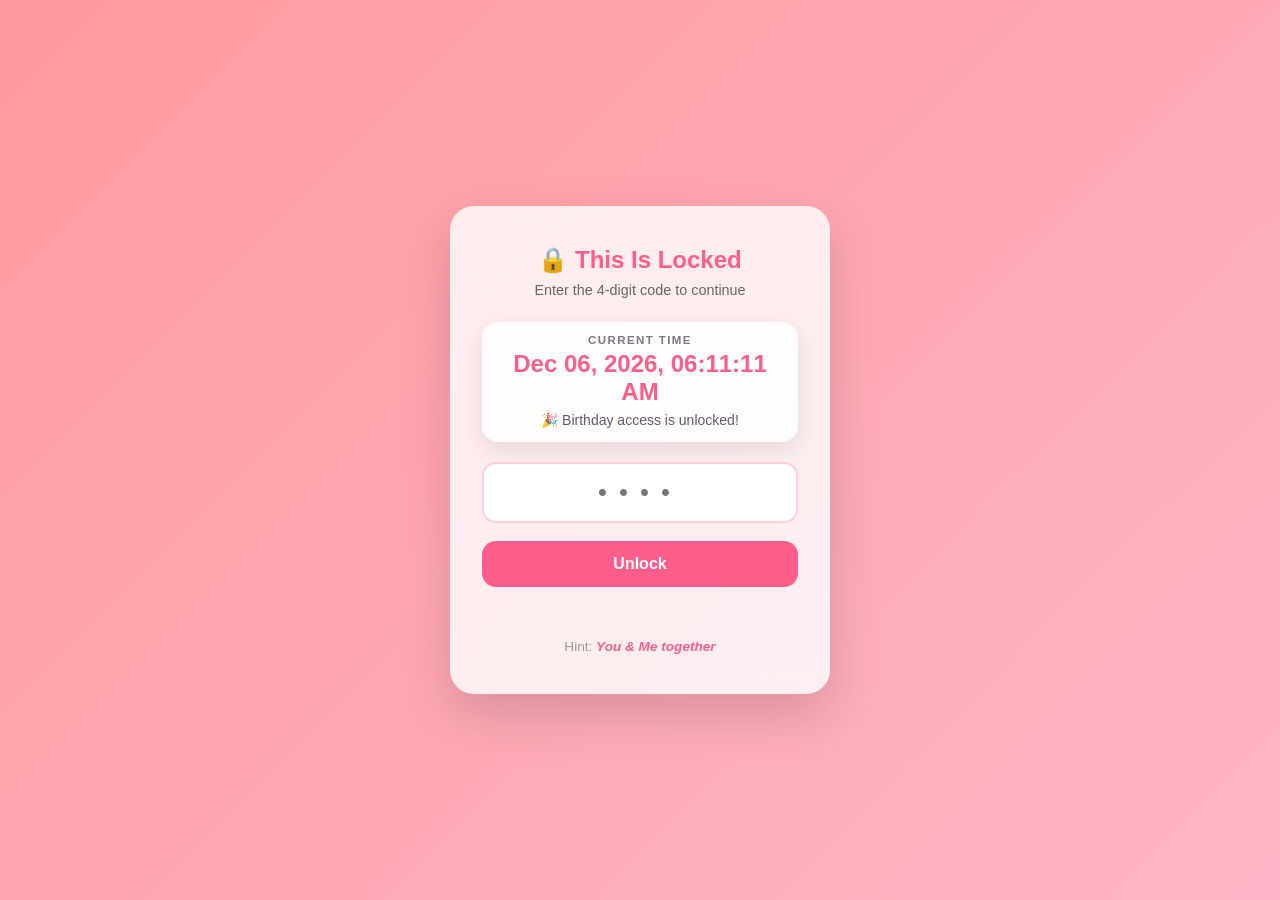
==== commit 39b22f7e: "Updated clock and owner pwd settings" ====
--- a/index.html
+++ b/index.html
@@ -4,7 +4,7 @@
 <meta charset="UTF-8">
 <meta name="viewport" content="width=device-width, initial-scale=1.0">
 <title>A Little Surprise</title>
-<link rel="stylesheet" href="style.css">
+<link rel="stylesheet" href="style.css?v=11">
 <style id="lockClockStyles">
   #lockClock{
     margin:16px auto 20px;
@@ -131,8 +131,8 @@
     <button class="backLink" id="backToMainBtn">&larr; Back</button>
   </div>
 
-<script src="config.js"></script>
-<script src="photowall.js"></script>
+<script src="config.js?v=11"></script>
+<script src="photowall.js?v=11"></script>
 <script>
   // Birthday music
   const birthdayMusic = document.getElementById('birthdayMusic');
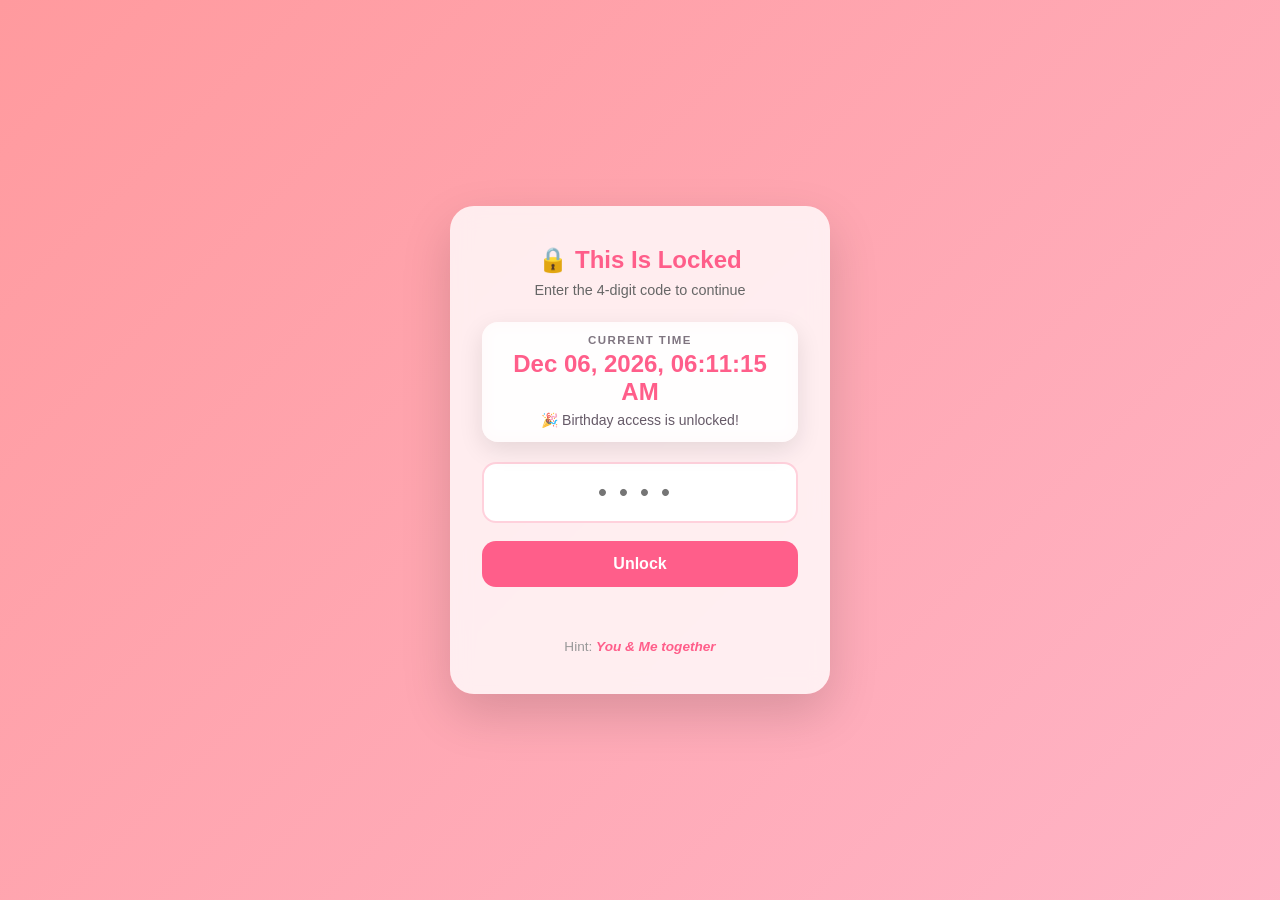
==== commit 96472312: "Updated cache settings" ====
--- a/index.html
+++ b/index.html
@@ -4,7 +4,7 @@
 <meta charset="UTF-8">
 <meta name="viewport" content="width=device-width, initial-scale=1.0">
 <title>A Little Surprise</title>
-<link rel="stylesheet" href="style.css?v=11">
+<link rel="stylesheet" href="style.css?v=12">
 <style id="lockClockStyles">
   #lockClock{
     margin:16px auto 20px;
@@ -131,8 +131,8 @@
     <button class="backLink" id="backToMainBtn">&larr; Back</button>
   </div>
 
-<script src="config.js?v=11"></script>
-<script src="photowall.js?v=11"></script>
+<script src="config.js?v=12"></script>
+<script src="photowall.js?v=12"></script>
 <script>
   // Birthday music
   const birthdayMusic = document.getElementById('birthdayMusic');
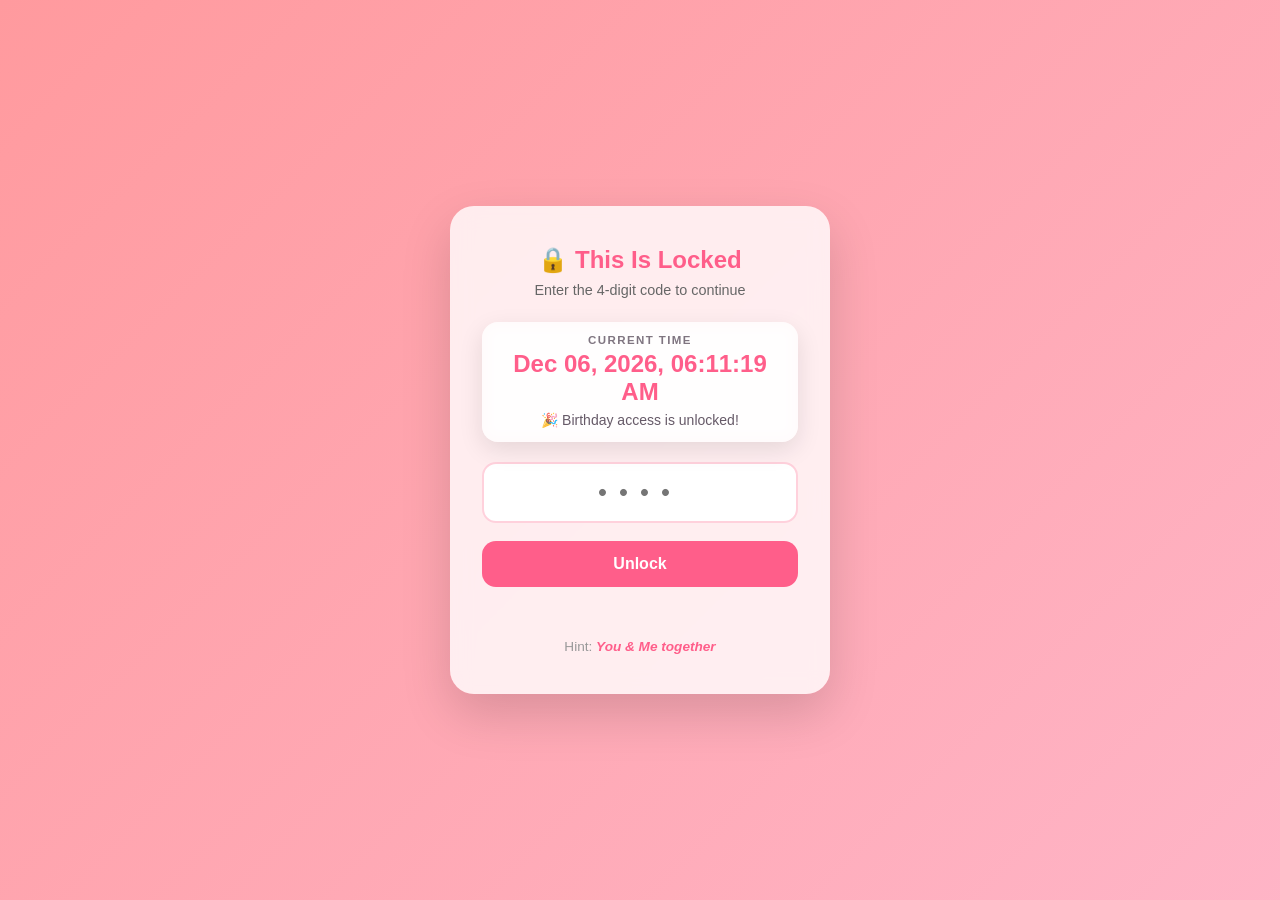
==== commit 325a8b53: "Updated gif settings" ====
--- a/index.html
+++ b/index.html
@@ -78,6 +78,17 @@
     <div id="celebration">
       <h2 id="celebrationTitle">🎉 Happy Birthday! 🎉</h2>
       <p id="celebrationText">The day is finally here.</p>
+    </div>
+
+    <!-- BUBU-DUDU GIF: centered above the cake, outside the cakeStage
+         so it cannot collide with the cake or any polaroids. -->
+    <div class="duduBubuWrap" aria-hidden="true">
+      <img
+        class="duduBubuGif"
+        src="images/bubu-dudu.gif"
+        alt=""
+        draggable="false"
+      >
     </div>
 
     <!-- CAKE SECTION: 15 polaroid backdrop photos behind a real cake image, cracker candle on top -->
